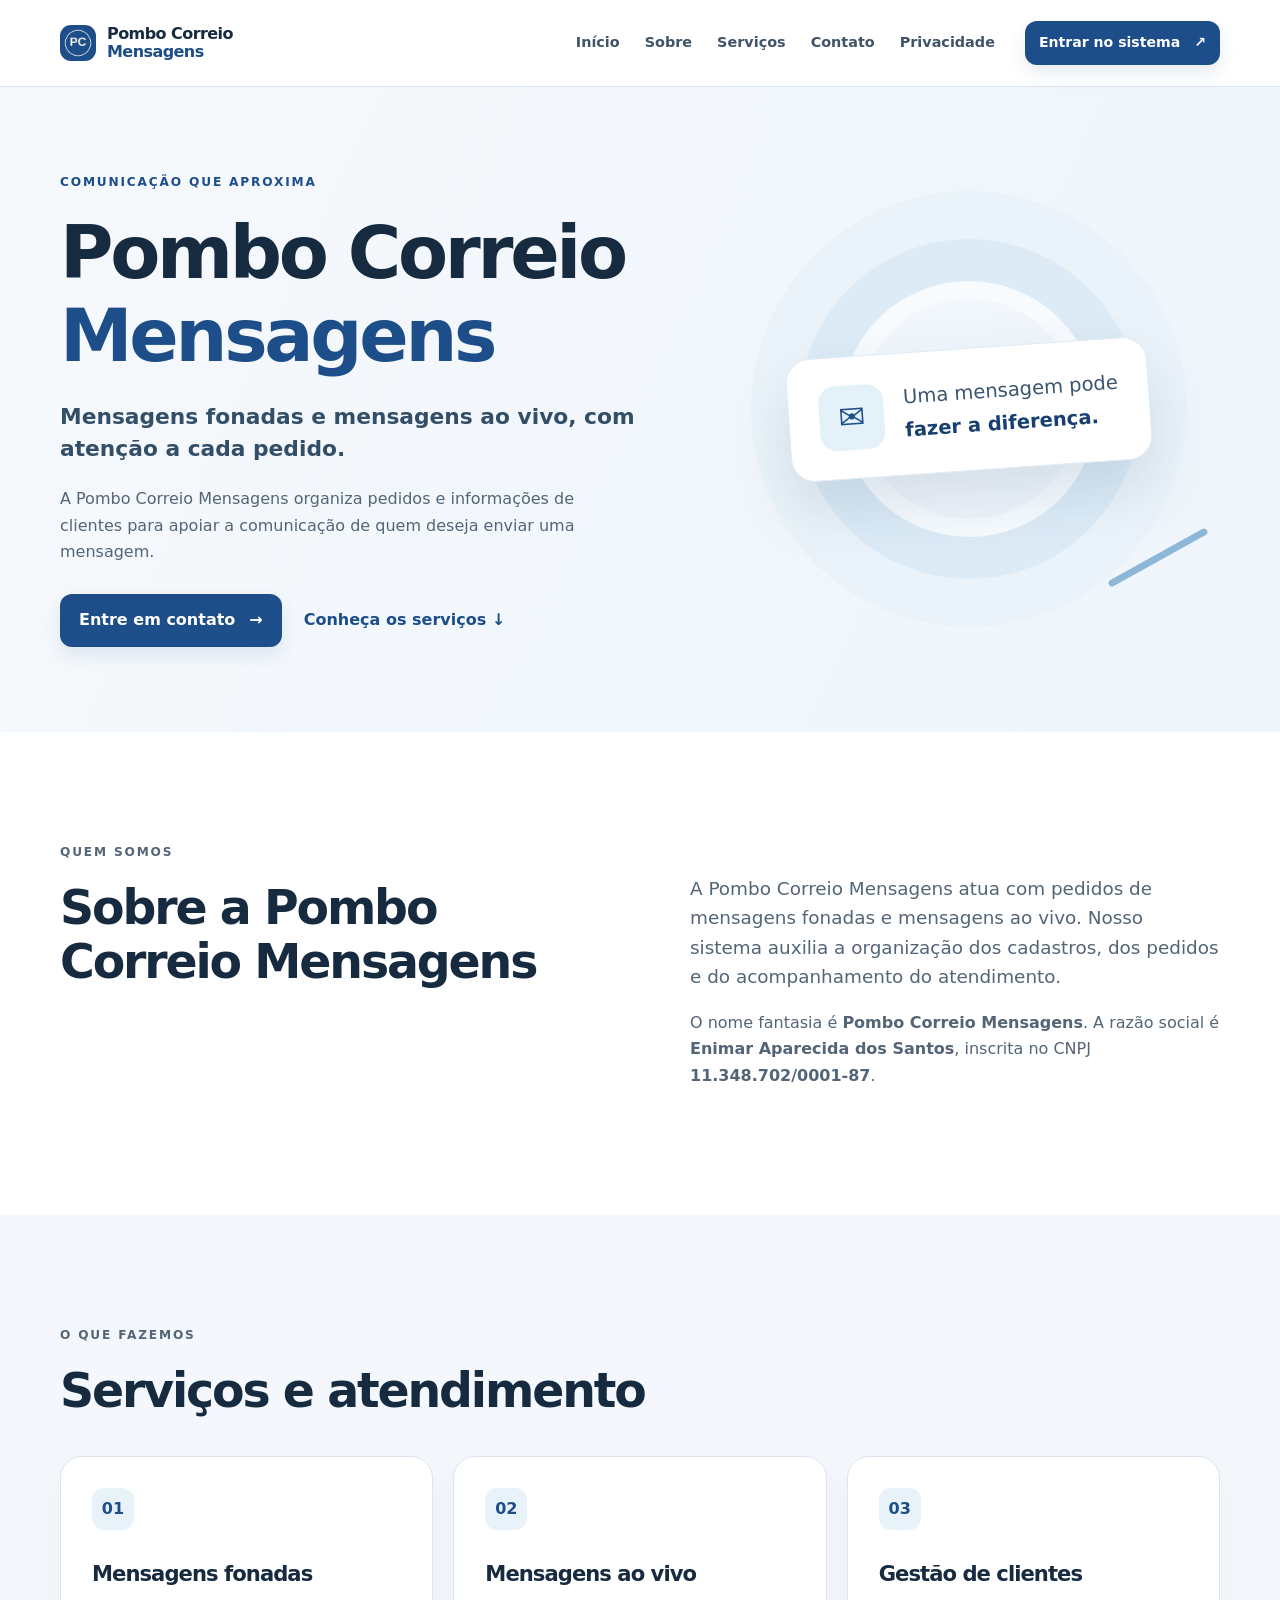
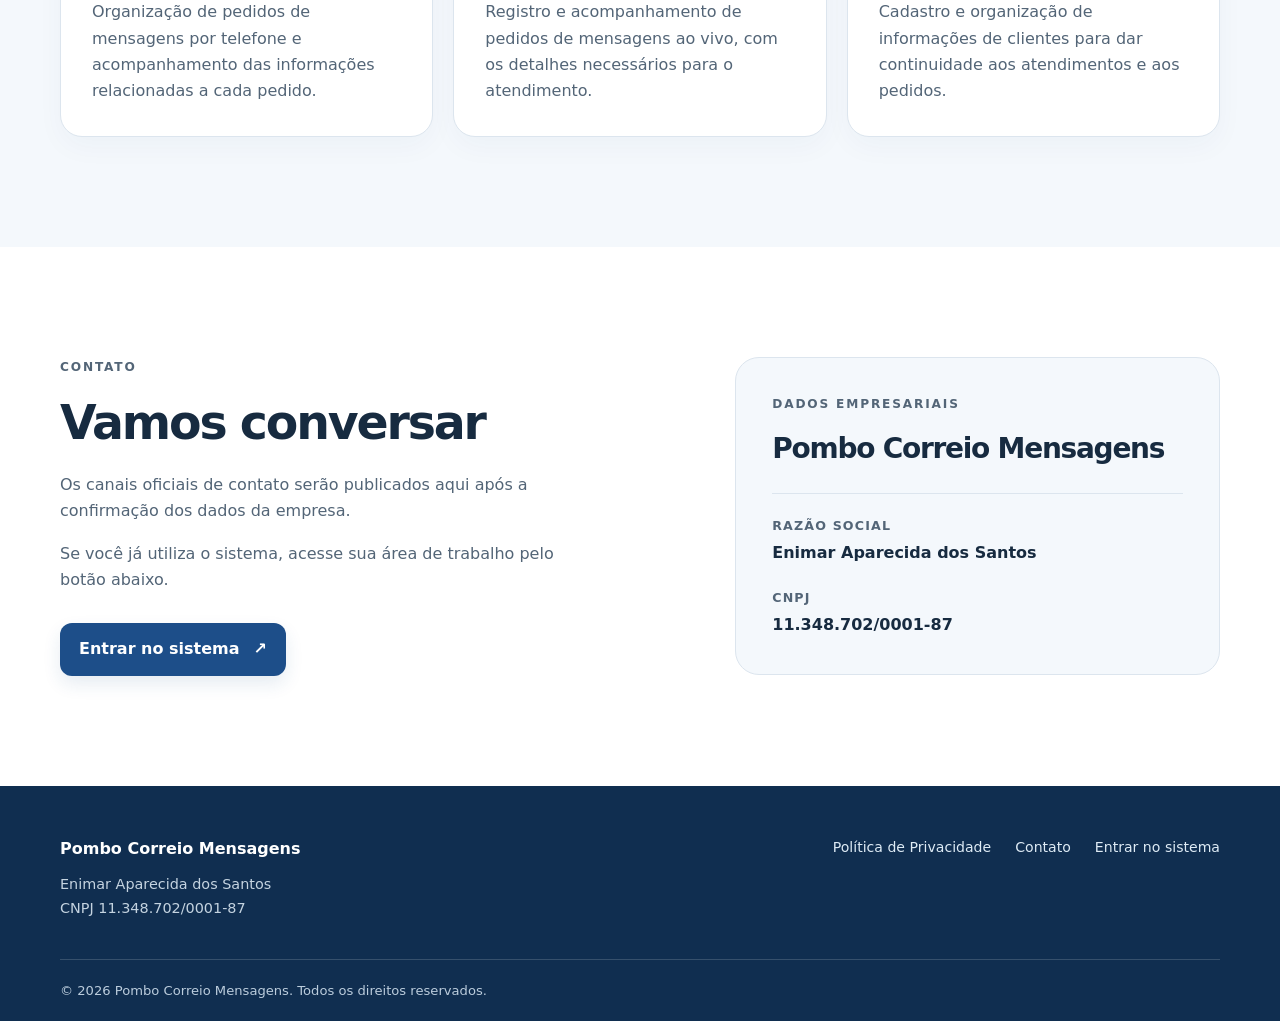
==== index.html @ 434959db "Criar site institucional Pombo Correio Mensagens" ====
<!doctype html>
<html lang="pt-BR">
<head>
  <meta charset="utf-8">
  <meta name="viewport" content="width=device-width, initial-scale=1">
  <meta name="theme-color" content="#173f70">
  <title>Pombo Correio Mensagens | Comunicação e gestão de clientes</title>
  <meta name="description" content="Conheça a Pombo Correio Mensagens, empresa de mensagens fonadas e mensagens ao vivo. Informações institucionais, serviços e dados empresariais.">
  <link rel="canonical" href="https://empresa.pombocorreio.shop/">
  <link rel="icon" type="image/png" href="/favicon.png">
  <link rel="stylesheet" href="/style.css">
  <meta property="og:type" content="website">
  <meta property="og:locale" content="pt_BR">
  <meta property="og:site_name" content="Pombo Correio Mensagens">
  <meta property="og:title" content="Pombo Correio Mensagens">
  <meta property="og:description" content="Mensagens fonadas e mensagens ao vivo, com organização do atendimento e dos pedidos.">
  <meta property="og:url" content="https://empresa.pombocorreio.shop/">
</head>
<body>
  <a class="skip" href="#conteudo">Ir para o conteúdo</a>
  <header class="site-header">
    <div class="wrap header-inner">
      <a class="brand" href="/" aria-label="Pombo Correio Mensagens, início"><img src="/favicon.png" width="36" height="36" alt=""><span>Pombo Correio <strong>Mensagens</strong></span></a>
      <nav aria-label="Navegação principal"><a href="#inicio">Início</a><a href="#sobre">Sobre</a><a href="#servicos">Serviços</a><a href="#contato">Contato</a><a href="/privacidade">Privacidade</a></nav>
      <a class="button button-small header-login" href="https://www.pombocorreio.shop/">Entrar no sistema <span aria-hidden="true">↗</span></a>
    </div>
  </header>
  <main id="conteudo">
    <section class="hero" id="inicio"><div class="wrap hero-grid"><div><p class="eyebrow">Comunicação que aproxima</p><h1>Pombo Correio <em>Mensagens</em></h1><p class="lead">Mensagens fonadas e mensagens ao vivo, com atenção a cada pedido.</p><p class="hero-copy">A Pombo Correio Mensagens organiza pedidos e informações de clientes para apoiar a comunicação de quem deseja enviar uma mensagem.</p><div class="actions"><a class="button" href="#contato">Entre em contato <span aria-hidden="true">→</span></a><a class="text-link" href="#servicos">Conheça os serviços <span aria-hidden="true">↓</span></a></div></div><div class="hero-art" aria-hidden="true"><div class="art-ring"></div><div class="art-card"><span class="art-icon">✉</span><span>Uma mensagem pode<br><strong>fazer a diferença.</strong></span></div><div class="art-line"></div></div></div></section>
    <section class="section" id="sobre"><div class="wrap split"><div><p class="eyebrow">Quem somos</p><h2>Sobre a Pombo Correio Mensagens</h2></div><div><p class="section-intro">A Pombo Correio Mensagens atua com pedidos de mensagens fonadas e mensagens ao vivo. Nosso sistema auxilia a organização dos cadastros, dos pedidos e do acompanhamento do atendimento.</p><p>O nome fantasia é <strong>Pombo Correio Mensagens</strong>. A razão social é <strong>Enimar Aparecida dos Santos</strong>, inscrita no CNPJ <strong>11.348.702/0001-87</strong>.</p></div></div></section>
    <section class="section services" id="servicos"><div class="wrap"><p class="eyebrow">O que fazemos</p><h2>Serviços e atendimento</h2><div class="cards"><article class="card"><span class="card-number">01</span><h3>Mensagens fonadas</h3><p>Organização de pedidos de mensagens por telefone e acompanhamento das informações relacionadas a cada pedido.</p></article><article class="card"><span class="card-number">02</span><h3>Mensagens ao vivo</h3><p>Registro e acompanhamento de pedidos de mensagens ao vivo, com os detalhes necessários para o atendimento.</p></article><article class="card"><span class="card-number">03</span><h3>Gestão de clientes</h3><p>Cadastro e organização de informações de clientes para dar continuidade aos atendimentos e aos pedidos.</p></article></div></div></section>
    <section class="section contact" id="contato"><div class="wrap contact-grid"><div><p class="eyebrow">Contato</p><h2>Vamos conversar</h2><p>Os canais oficiais de contato serão publicados aqui após a confirmação dos dados da empresa.</p><p>Se você já utiliza o sistema, acesse sua área de trabalho pelo botão abaixo.</p><a class="button" href="https://www.pombocorreio.shop/">Entrar no sistema <span aria-hidden="true">↗</span></a></div><aside class="company-card" aria-label="Dados empresariais"><p class="eyebrow">Dados empresariais</p><h3>Pombo Correio Mensagens</h3><dl><dt>Razão social</dt><dd>Enimar Aparecida dos Santos</dd><dt>CNPJ</dt><dd>11.348.702/0001-87</dd></dl></aside></div></section>
  </main>
  <footer><div class="wrap footer-grid"><div><strong>Pombo Correio Mensagens</strong><p>Enimar Aparecida dos Santos<br>CNPJ 11.348.702/0001-87</p></div><div class="footer-links"><a href="/privacidade">Política de Privacidade</a><a href="#contato">Contato</a><a href="https://www.pombocorreio.shop/">Entrar no sistema</a></div></div><div class="wrap copyright">© 2026 Pombo Correio Mensagens. Todos os direitos reservados.</div></footer>
</body>
</html>
---- style.css ----
:root{--blue:#1d4e89;--deep:#173f70;--ink:#172b40;--muted:#536577;--line:#dce5ee;--paper:#fff;--soft:#f4f8fc;--accent:#d6e8f5}*{box-sizing:border-box}html{scroll-behavior:smooth}body{margin:0;color:var(--ink);background:var(--paper);font-family:Inter,ui-sans-serif,system-ui,-apple-system,BlinkMacSystemFont,"Segoe UI",sans-serif;line-height:1.65}a{color:inherit}a:focus-visible{outline:3px solid #e6a64b;outline-offset:4px;border-radius:4px}.skip{position:absolute;left:12px;top:-80px;background:#fff;padding:10px;z-index:9}.skip:focus{top:12px}.wrap{width:min(1160px,calc(100% - 48px));margin:auto}.site-header{background:#fff;border-bottom:1px solid var(--line)}.header-inner{display:flex;align-items:center;gap:30px;min-height:86px}.brand{display:inline-flex;align-items:center;gap:11px;text-decoration:none;line-height:1.12;font-weight:750;letter-spacing:-.035em;white-space:nowrap}.brand span{display:grid}.brand strong{color:var(--blue)}.brand img{border-radius:11px}.site-header nav{display:flex;align-items:center;gap:25px;margin-left:auto}.site-header nav a{text-decoration:none;font-size:.9rem;color:#405469;font-weight:600}.site-header nav a:hover,.site-header nav a[aria-current]{color:var(--blue)}.button{display:inline-flex;justify-content:center;align-items:center;gap:14px;border-radius:12px;background:var(--blue);padding:13px 19px;color:#fff;text-decoration:none;font-weight:700;box-shadow:0 8px 18px #1d4e891c;transition:transform .2s,background .2s}.button:hover{background:var(--deep);transform:translateY(-2px)}.button-small{padding:10px 14px;font-size:.88rem;white-space:nowrap}.hero{background:linear-gradient(115deg,#f6f9fc 0%,#eef5fb 100%);overflow:hidden}.hero-grid{min-height:580px;display:grid;grid-template-columns:1.08fr .92fr;align-items:center;gap:70px;padding-block:85px}.eyebrow{text-transform:uppercase;letter-spacing:.15em;font-size:.76rem;font-weight:800;color:var(--blue);margin:0 0 19px}h1,h2,h3,p{margin-top:0}h1,h2,h3{line-height:1.14;letter-spacing:-.045em}h1{font-size:clamp(3.1rem,5.7vw,5.5rem);max-width:680px;margin-bottom:24px}h1 em{font-style:normal;color:var(--blue)}h2{font-size:clamp(2.2rem,3.7vw,3.5rem);margin-bottom:22px}h3{font-size:1.32rem}.lead{font-size:clamp(1.2rem,1.7vw,1.5rem);font-weight:620;color:#334f68;line-height:1.45}.hero-copy,.section p,.policy p{color:var(--muted)}.hero-copy{font-size:1rem;max-width:540px}.actions{display:flex;align-items:center;flex-wrap:wrap;gap:22px;margin-top:29px}.text-link{font-weight:750;color:var(--blue);text-decoration:none}.text-link:hover{text-decoration:underline}.hero-art{height:390px;position:relative;display:grid;place-items:center}.art-ring{width:340px;height:340px;border-radius:50%;border:42px solid #dcebf6;box-shadow:0 0 0 48px #eaf3f9,inset 0 0 0 18px #f7fbfe}.art-card{position:absolute;display:flex;align-items:center;gap:20px;background:#fff;border:1px solid #e2ebf3;border-radius:24px;padding:28px 30px;box-shadow:0 28px 60px #173f7021;font-size:1.22rem;color:#3b5570;transform:rotate(-4deg)}.art-card strong{color:var(--deep)}.art-icon{display:grid;place-items:center;width:65px;height:65px;border-radius:17px;background:#e5f1f9;color:var(--blue);font-size:2rem}.art-line{position:absolute;width:112px;height:7px;background:#8cb7d7;border-radius:9px;right:6px;bottom:43px;transform:rotate(-29deg)}.section{padding-block:110px;scroll-margin-top:30px}.split{display:grid;grid-template-columns:1fr 1fr;gap:100px}.split>div:last-child{padding-top:32px}.section-intro{font-size:1.15rem;line-height:1.6}.services{background:var(--soft)}.cards{display:grid;grid-template-columns:repeat(3,1fr);gap:20px;margin-top:38px}.card{background:#fff;border:1px solid var(--line);border-radius:22px;padding:31px;box-shadow:0 10px 28px #173f7009}.card-number{display:inline-grid;place-items:center;width:42px;height:42px;border-radius:12px;background:#e8f2f9;color:var(--blue);font-weight:800;margin-bottom:32px}.card h3{margin-bottom:13px}.card p{margin-bottom:0}.contact-grid{display:grid;grid-template-columns:1fr .85fr;gap:105px;align-items:center}.contact-grid>div>p{max-width:530px}.contact-grid .button{margin-top:14px}.company-card{background:#f4f8fc;border:1px solid var(--line);border-radius:24px;padding:36px}.company-card h3{font-size:1.75rem}.company-card dl{margin:28px 0 0;border-top:1px solid var(--line)}.company-card dt{margin-top:22px;color:var(--muted);font-size:.79rem;text-transform:uppercase;letter-spacing:.09em;font-weight:750}.company-card dd{margin:3px 0 0;font-weight:700}footer{background:#102e50;color:#fff;padding-top:50px}footer p{color:#c4d3e0;font-size:.9rem;margin:11px 0 0}.footer-grid{display:flex;justify-content:space-between;gap:35px}.footer-links{display:flex;gap:24px;flex-wrap:wrap;align-content:flex-start}.footer-links a{color:#deebf5;text-decoration:none;font-size:.88rem}.footer-links a:hover{text-decoration:underline}.copyright{border-top:1px solid #ffffff29;margin-top:38px;padding-block:20px;color:#bbccdc;font-size:.82rem}.policy{padding-block:80px 110px}.narrow{max-width:790px}.policy h1{font-size:clamp(2.7rem,5vw,4.2rem)}.policy .lead{margin-bottom:55px}.policy h2{font-size:1.55rem;margin:34px 0 12px;letter-spacing:-.025em}.policy p{margin-bottom:18px}.policy a:not(.text-link){color:var(--blue)}.policy-back{margin-top:50px}@media(max-width:1000px){.header-inner{flex-wrap:wrap;padding-block:18px;gap:14px 25px}.site-header nav{order:3;width:100%;margin:0;justify-content:space-between;gap:12px}.header-login{margin-left:auto}.hero-grid{gap:30px}.art-ring{width:280px;height:280px}.art-card{padding:20px;font-size:1rem}.split,.contact-grid{gap:50px}}@media(max-width:700px){.wrap{width:min(100% - 36px,1160px)}.header-inner{min-height:0}.brand{font-size:.92rem}.brand img{width:32px;height:32px}.header-login{font-size:.76rem;padding:8px 10px}.site-header nav{overflow-x:auto;justify-content:flex-start;gap:20px;padding-bottom:2px}.site-header nav a{white-space:nowrap;font-size:.82rem}.hero-grid{grid-template-columns:1fr;padding-block:70px 55px;min-height:0}.hero-art{height:230px}.art-ring{width:200px;height:200px;border-width:24px;box-shadow:0 0 0 24px #eaf3f9}.art-card{font-size:.88rem;padding:15px;gap:12px}.art-icon{width:47px;height:47px;font-size:1.4rem}.art-line{display:none}.section{padding-block:74px}.split,.contact-grid,.cards{grid-template-columns:1fr;gap:25px}.split>div:last-child{padding-top:0}.cards{margin-top:28px}.card{padding:25px}.card-number{margin-bottom:20px}.contact-grid{gap:42px}.footer-grid{display:grid}.footer-links{gap:14px 25px}.policy{padding-block:64px 80px}}@media(max-width:390px){.header-login{width:100%;margin-left:0}.site-header nav{order:4}h1{font-size:2.65rem}.actions{align-items:flex-start;flex-direction:column}}@media(prefers-reduced-motion:reduce){html{scroll-behavior:auto}.button{transition:none}}
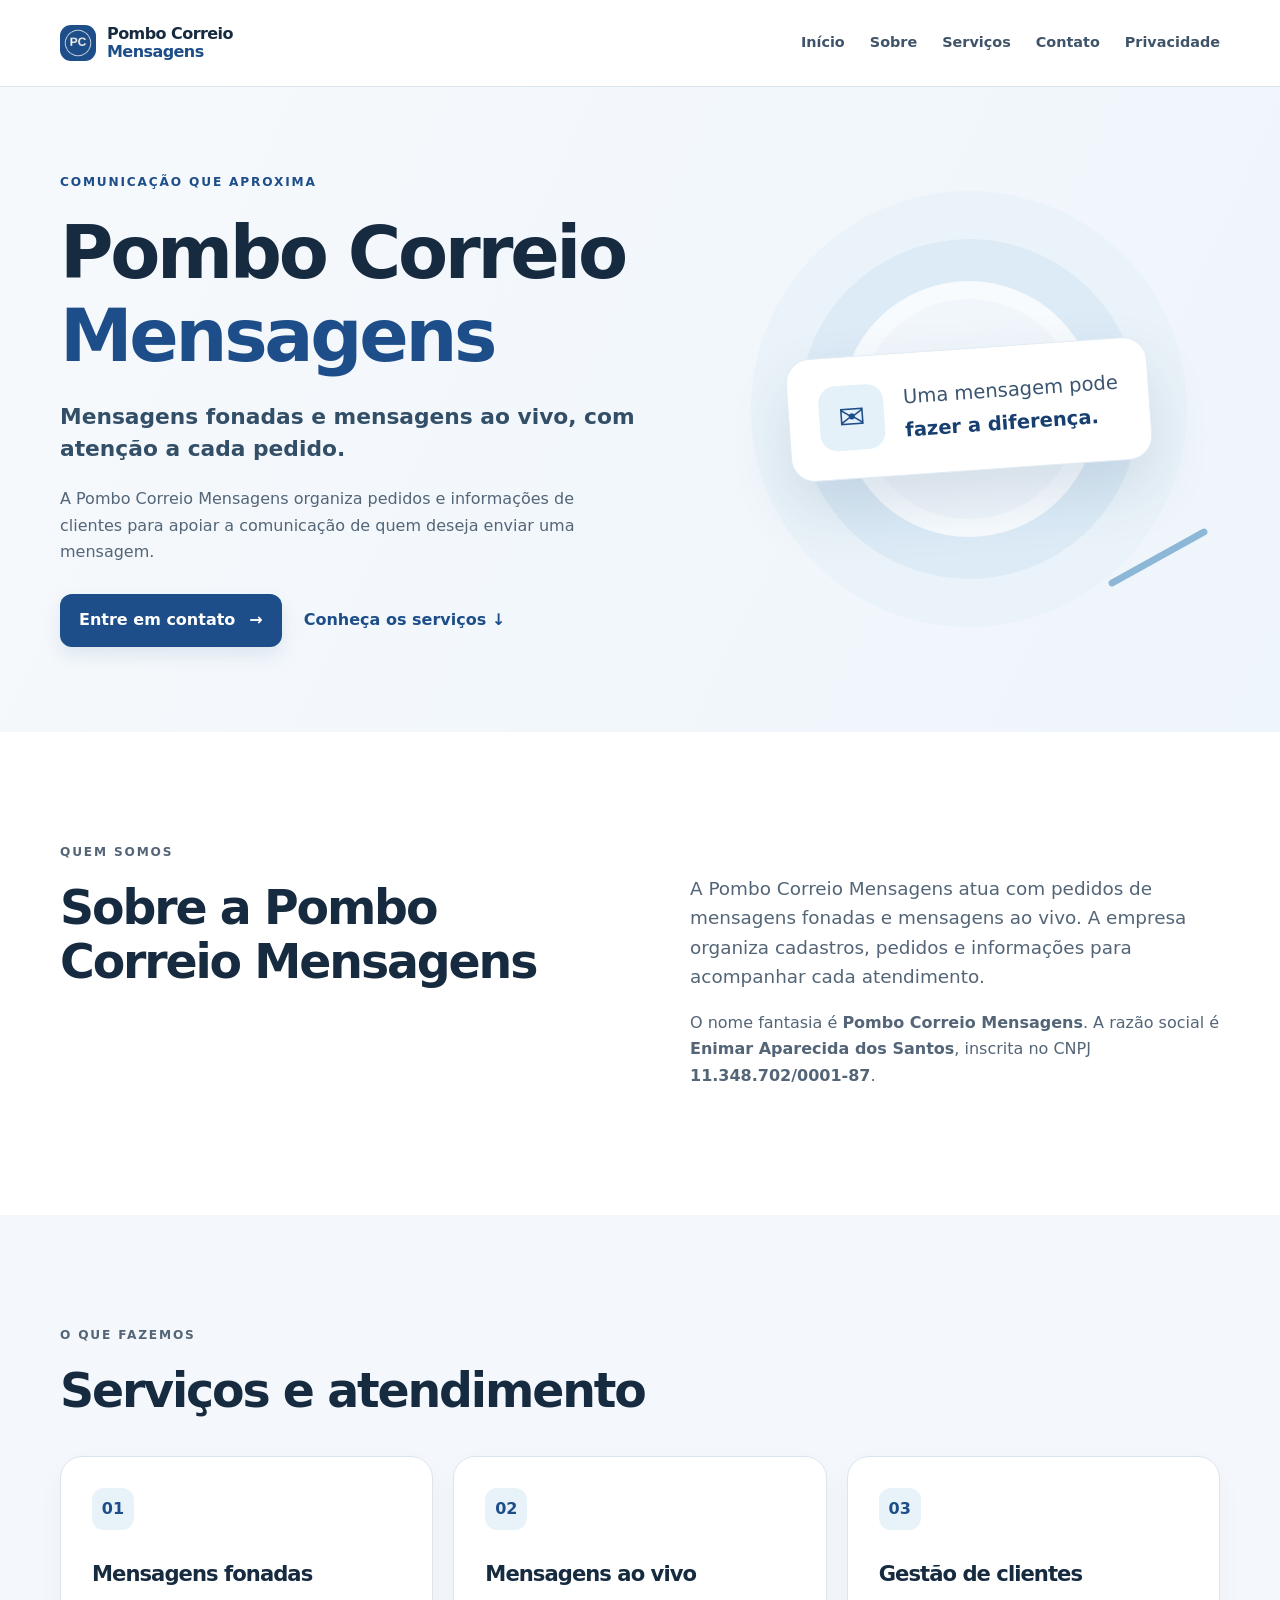
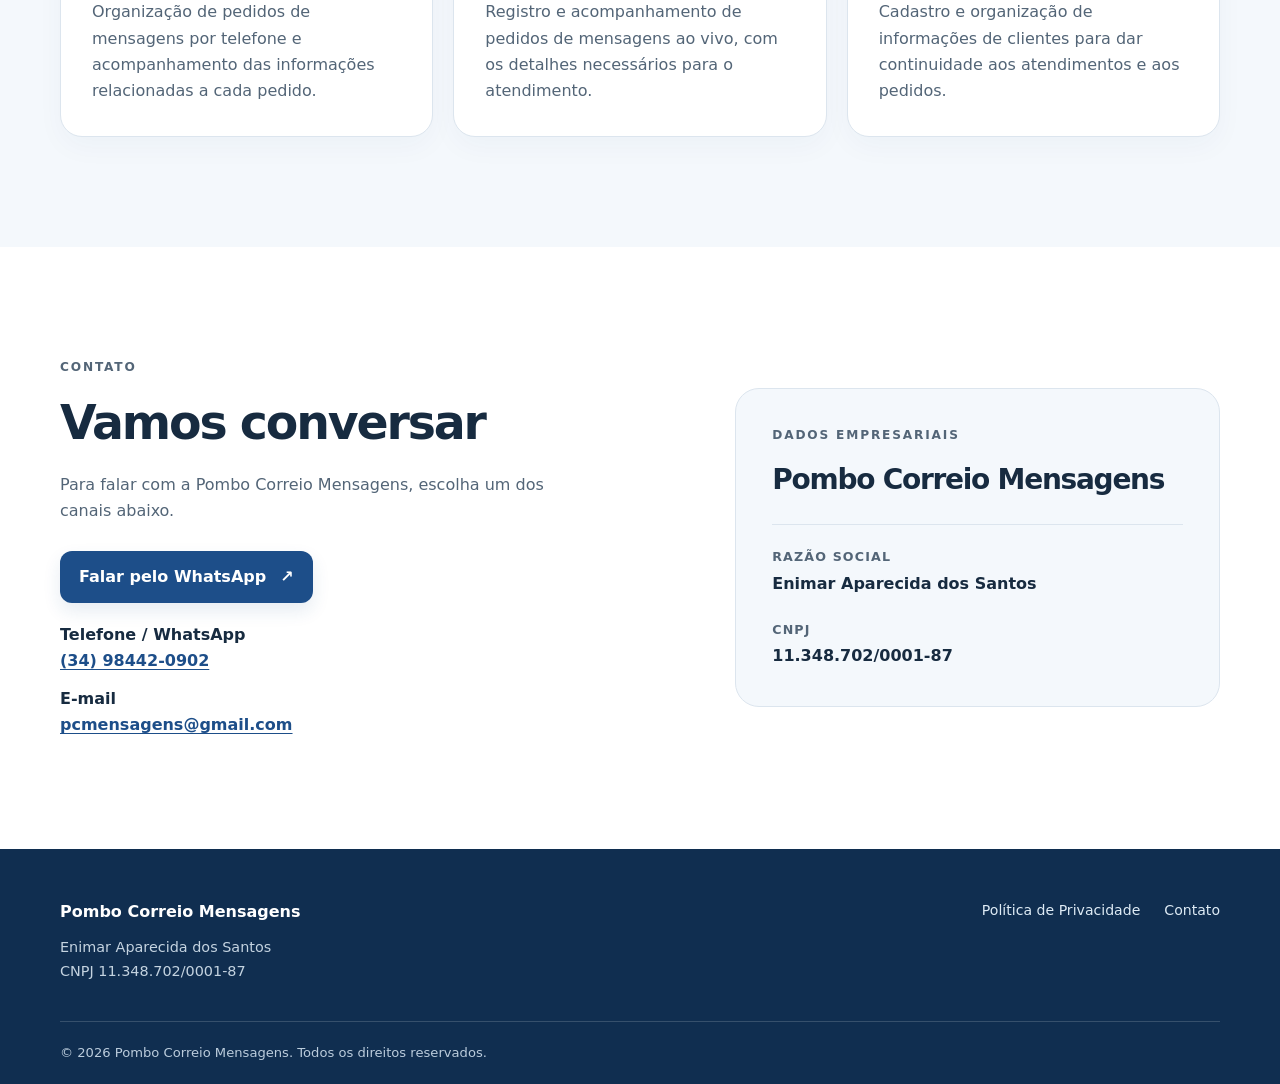
==== commit 8388ff36: "Atualizar contatos institucionais e remover acesso ao sistema" ====
--- a/index.html
+++ b/index.html
@@ -22,15 +22,14 @@
     <div class="wrap header-inner">
       <a class="brand" href="/" aria-label="Pombo Correio Mensagens, início"><img src="/favicon.png" width="36" height="36" alt=""><span>Pombo Correio <strong>Mensagens</strong></span></a>
       <nav aria-label="Navegação principal"><a href="#inicio">Início</a><a href="#sobre">Sobre</a><a href="#servicos">Serviços</a><a href="#contato">Contato</a><a href="/privacidade">Privacidade</a></nav>
-      <a class="button button-small header-login" href="https://www.pombocorreio.shop/">Entrar no sistema <span aria-hidden="true">↗</span></a>
     </div>
   </header>
   <main id="conteudo">
     <section class="hero" id="inicio"><div class="wrap hero-grid"><div><p class="eyebrow">Comunicação que aproxima</p><h1>Pombo Correio <em>Mensagens</em></h1><p class="lead">Mensagens fonadas e mensagens ao vivo, com atenção a cada pedido.</p><p class="hero-copy">A Pombo Correio Mensagens organiza pedidos e informações de clientes para apoiar a comunicação de quem deseja enviar uma mensagem.</p><div class="actions"><a class="button" href="#contato">Entre em contato <span aria-hidden="true">→</span></a><a class="text-link" href="#servicos">Conheça os serviços <span aria-hidden="true">↓</span></a></div></div><div class="hero-art" aria-hidden="true"><div class="art-ring"></div><div class="art-card"><span class="art-icon">✉</span><span>Uma mensagem pode<br><strong>fazer a diferença.</strong></span></div><div class="art-line"></div></div></div></section>
-    <section class="section" id="sobre"><div class="wrap split"><div><p class="eyebrow">Quem somos</p><h2>Sobre a Pombo Correio Mensagens</h2></div><div><p class="section-intro">A Pombo Correio Mensagens atua com pedidos de mensagens fonadas e mensagens ao vivo. Nosso sistema auxilia a organização dos cadastros, dos pedidos e do acompanhamento do atendimento.</p><p>O nome fantasia é <strong>Pombo Correio Mensagens</strong>. A razão social é <strong>Enimar Aparecida dos Santos</strong>, inscrita no CNPJ <strong>11.348.702/0001-87</strong>.</p></div></div></section>
+    <section class="section" id="sobre"><div class="wrap split"><div><p class="eyebrow">Quem somos</p><h2>Sobre a Pombo Correio Mensagens</h2></div><div><p class="section-intro">A Pombo Correio Mensagens atua com pedidos de mensagens fonadas e mensagens ao vivo. A empresa organiza cadastros, pedidos e informações para acompanhar cada atendimento.</p><p>O nome fantasia é <strong>Pombo Correio Mensagens</strong>. A razão social é <strong>Enimar Aparecida dos Santos</strong>, inscrita no CNPJ <strong>11.348.702/0001-87</strong>.</p></div></div></section>
     <section class="section services" id="servicos"><div class="wrap"><p class="eyebrow">O que fazemos</p><h2>Serviços e atendimento</h2><div class="cards"><article class="card"><span class="card-number">01</span><h3>Mensagens fonadas</h3><p>Organização de pedidos de mensagens por telefone e acompanhamento das informações relacionadas a cada pedido.</p></article><article class="card"><span class="card-number">02</span><h3>Mensagens ao vivo</h3><p>Registro e acompanhamento de pedidos de mensagens ao vivo, com os detalhes necessários para o atendimento.</p></article><article class="card"><span class="card-number">03</span><h3>Gestão de clientes</h3><p>Cadastro e organização de informações de clientes para dar continuidade aos atendimentos e aos pedidos.</p></article></div></div></section>
-    <section class="section contact" id="contato"><div class="wrap contact-grid"><div><p class="eyebrow">Contato</p><h2>Vamos conversar</h2><p>Os canais oficiais de contato serão publicados aqui após a confirmação dos dados da empresa.</p><p>Se você já utiliza o sistema, acesse sua área de trabalho pelo botão abaixo.</p><a class="button" href="https://www.pombocorreio.shop/">Entrar no sistema <span aria-hidden="true">↗</span></a></div><aside class="company-card" aria-label="Dados empresariais"><p class="eyebrow">Dados empresariais</p><h3>Pombo Correio Mensagens</h3><dl><dt>Razão social</dt><dd>Enimar Aparecida dos Santos</dd><dt>CNPJ</dt><dd>11.348.702/0001-87</dd></dl></aside></div></section>
+    <section class="section contact" id="contato"><div class="wrap contact-grid"><div><p class="eyebrow">Contato</p><h2>Vamos conversar</h2><p>Para falar com a Pombo Correio Mensagens, escolha um dos canais abaixo.</p><div class="contact-methods"><a class="button" href="https://wa.me/5534984420902">Falar pelo WhatsApp <span aria-hidden="true">↗</span></a><p><strong>Telefone / WhatsApp</strong><br><a href="tel:+5534984420902">(34) 98442-0902</a></p><p><strong>E-mail</strong><br><a href="mailto:pcmensagens@gmail.com">pcmensagens@gmail.com</a></p></div></div><aside class="company-card" aria-label="Dados empresariais"><p class="eyebrow">Dados empresariais</p><h3>Pombo Correio Mensagens</h3><dl><dt>Razão social</dt><dd>Enimar Aparecida dos Santos</dd><dt>CNPJ</dt><dd>11.348.702/0001-87</dd></dl></aside></div></section>
   </main>
-  <footer><div class="wrap footer-grid"><div><strong>Pombo Correio Mensagens</strong><p>Enimar Aparecida dos Santos<br>CNPJ 11.348.702/0001-87</p></div><div class="footer-links"><a href="/privacidade">Política de Privacidade</a><a href="#contato">Contato</a><a href="https://www.pombocorreio.shop/">Entrar no sistema</a></div></div><div class="wrap copyright">© 2026 Pombo Correio Mensagens. Todos os direitos reservados.</div></footer>
+  <footer><div class="wrap footer-grid"><div><strong>Pombo Correio Mensagens</strong><p>Enimar Aparecida dos Santos<br>CNPJ 11.348.702/0001-87</p></div><div class="footer-links"><a href="/privacidade">Política de Privacidade</a><a href="#contato">Contato</a></div></div><div class="wrap copyright">© 2026 Pombo Correio Mensagens. Todos os direitos reservados.</div></footer>
 </body>
 </html>
--- a/style.css
+++ b/style.css
@@ -1 +1,2 @@
 :root{--blue:#1d4e89;--deep:#173f70;--ink:#172b40;--muted:#536577;--line:#dce5ee;--paper:#fff;--soft:#f4f8fc;--accent:#d6e8f5}*{box-sizing:border-box}html{scroll-behavior:smooth}body{margin:0;color:var(--ink);background:var(--paper);font-family:Inter,ui-sans-serif,system-ui,-apple-system,BlinkMacSystemFont,"Segoe UI",sans-serif;line-height:1.65}a{color:inherit}a:focus-visible{outline:3px solid #e6a64b;outline-offset:4px;border-radius:4px}.skip{position:absolute;left:12px;top:-80px;background:#fff;padding:10px;z-index:9}.skip:focus{top:12px}.wrap{width:min(1160px,calc(100% - 48px));margin:auto}.site-header{background:#fff;border-bottom:1px solid var(--line)}.header-inner{display:flex;align-items:center;gap:30px;min-height:86px}.brand{display:inline-flex;align-items:center;gap:11px;text-decoration:none;line-height:1.12;font-weight:750;letter-spacing:-.035em;white-space:nowrap}.brand span{display:grid}.brand strong{color:var(--blue)}.brand img{border-radius:11px}.site-header nav{display:flex;align-items:center;gap:25px;margin-left:auto}.site-header nav a{text-decoration:none;font-size:.9rem;color:#405469;font-weight:600}.site-header nav a:hover,.site-header nav a[aria-current]{color:var(--blue)}.button{display:inline-flex;justify-content:center;align-items:center;gap:14px;border-radius:12px;background:var(--blue);padding:13px 19px;color:#fff;text-decoration:none;font-weight:700;box-shadow:0 8px 18px #1d4e891c;transition:transform .2s,background .2s}.button:hover{background:var(--deep);transform:translateY(-2px)}.button-small{padding:10px 14px;font-size:.88rem;white-space:nowrap}.hero{background:linear-gradient(115deg,#f6f9fc 0%,#eef5fb 100%);overflow:hidden}.hero-grid{min-height:580px;display:grid;grid-template-columns:1.08fr .92fr;align-items:center;gap:70px;padding-block:85px}.eyebrow{text-transform:uppercase;letter-spacing:.15em;font-size:.76rem;font-weight:800;color:var(--blue);margin:0 0 19px}h1,h2,h3,p{margin-top:0}h1,h2,h3{line-height:1.14;letter-spacing:-.045em}h1{font-size:clamp(3.1rem,5.7vw,5.5rem);max-width:680px;margin-bottom:24px}h1 em{font-style:normal;color:var(--blue)}h2{font-size:clamp(2.2rem,3.7vw,3.5rem);margin-bottom:22px}h3{font-size:1.32rem}.lead{font-size:clamp(1.2rem,1.7vw,1.5rem);font-weight:620;color:#334f68;line-height:1.45}.hero-copy,.section p,.policy p{color:var(--muted)}.hero-copy{font-size:1rem;max-width:540px}.actions{display:flex;align-items:center;flex-wrap:wrap;gap:22px;margin-top:29px}.text-link{font-weight:750;color:var(--blue);text-decoration:none}.text-link:hover{text-decoration:underline}.hero-art{height:390px;position:relative;display:grid;place-items:center}.art-ring{width:340px;height:340px;border-radius:50%;border:42px solid #dcebf6;box-shadow:0 0 0 48px #eaf3f9,inset 0 0 0 18px #f7fbfe}.art-card{position:absolute;display:flex;align-items:center;gap:20px;background:#fff;border:1px solid #e2ebf3;border-radius:24px;padding:28px 30px;box-shadow:0 28px 60px #173f7021;font-size:1.22rem;color:#3b5570;transform:rotate(-4deg)}.art-card strong{color:var(--deep)}.art-icon{display:grid;place-items:center;width:65px;height:65px;border-radius:17px;background:#e5f1f9;color:var(--blue);font-size:2rem}.art-line{position:absolute;width:112px;height:7px;background:#8cb7d7;border-radius:9px;right:6px;bottom:43px;transform:rotate(-29deg)}.section{padding-block:110px;scroll-margin-top:30px}.split{display:grid;grid-template-columns:1fr 1fr;gap:100px}.split>div:last-child{padding-top:32px}.section-intro{font-size:1.15rem;line-height:1.6}.services{background:var(--soft)}.cards{display:grid;grid-template-columns:repeat(3,1fr);gap:20px;margin-top:38px}.card{background:#fff;border:1px solid var(--line);border-radius:22px;padding:31px;box-shadow:0 10px 28px #173f7009}.card-number{display:inline-grid;place-items:center;width:42px;height:42px;border-radius:12px;background:#e8f2f9;color:var(--blue);font-weight:800;margin-bottom:32px}.card h3{margin-bottom:13px}.card p{margin-bottom:0}.contact-grid{display:grid;grid-template-columns:1fr .85fr;gap:105px;align-items:center}.contact-grid>div>p{max-width:530px}.contact-grid .button{margin-top:14px}.company-card{background:#f4f8fc;border:1px solid var(--line);border-radius:24px;padding:36px}.company-card h3{font-size:1.75rem}.company-card dl{margin:28px 0 0;border-top:1px solid var(--line)}.company-card dt{margin-top:22px;color:var(--muted);font-size:.79rem;text-transform:uppercase;letter-spacing:.09em;font-weight:750}.company-card dd{margin:3px 0 0;font-weight:700}footer{background:#102e50;color:#fff;padding-top:50px}footer p{color:#c4d3e0;font-size:.9rem;margin:11px 0 0}.footer-grid{display:flex;justify-content:space-between;gap:35px}.footer-links{display:flex;gap:24px;flex-wrap:wrap;align-content:flex-start}.footer-links a{color:#deebf5;text-decoration:none;font-size:.88rem}.footer-links a:hover{text-decoration:underline}.copyright{border-top:1px solid #ffffff29;margin-top:38px;padding-block:20px;color:#bbccdc;font-size:.82rem}.policy{padding-block:80px 110px}.narrow{max-width:790px}.policy h1{font-size:clamp(2.7rem,5vw,4.2rem)}.policy .lead{margin-bottom:55px}.policy h2{font-size:1.55rem;margin:34px 0 12px;letter-spacing:-.025em}.policy p{margin-bottom:18px}.policy a:not(.text-link){color:var(--blue)}.policy-back{margin-top:50px}@media(max-width:1000px){.header-inner{flex-wrap:wrap;padding-block:18px;gap:14px 25px}.site-header nav{order:3;width:100%;margin:0;justify-content:space-between;gap:12px}.header-login{margin-left:auto}.hero-grid{gap:30px}.art-ring{width:280px;height:280px}.art-card{padding:20px;font-size:1rem}.split,.contact-grid{gap:50px}}@media(max-width:700px){.wrap{width:min(100% - 36px,1160px)}.header-inner{min-height:0}.brand{font-size:.92rem}.brand img{width:32px;height:32px}.header-login{font-size:.76rem;padding:8px 10px}.site-header nav{overflow-x:auto;justify-content:flex-start;gap:20px;padding-bottom:2px}.site-header nav a{white-space:nowrap;font-size:.82rem}.hero-grid{grid-template-columns:1fr;padding-block:70px 55px;min-height:0}.hero-art{height:230px}.art-ring{width:200px;height:200px;border-width:24px;box-shadow:0 0 0 24px #eaf3f9}.art-card{font-size:.88rem;padding:15px;gap:12px}.art-icon{width:47px;height:47px;font-size:1.4rem}.art-line{display:none}.section{padding-block:74px}.split,.contact-grid,.cards{grid-template-columns:1fr;gap:25px}.split>div:last-child{padding-top:0}.cards{margin-top:28px}.card{padding:25px}.card-number{margin-bottom:20px}.contact-grid{gap:42px}.footer-grid{display:grid}.footer-links{gap:14px 25px}.policy{padding-block:64px 80px}}@media(max-width:390px){.header-login{width:100%;margin-left:0}.site-header nav{order:4}h1{font-size:2.65rem}.actions{align-items:flex-start;flex-direction:column}}@media(prefers-reduced-motion:reduce){html{scroll-behavior:auto}.button{transition:none}}
+.contact-methods{display:grid;justify-items:start;gap:11px;margin-top:26px}.contact-methods p{margin:0}.contact-methods p strong{color:var(--ink)}.contact-methods p a{color:var(--blue);font-weight:700;text-decoration-thickness:1px;text-underline-offset:3px}.contact-methods .button{margin:0 0 8px}
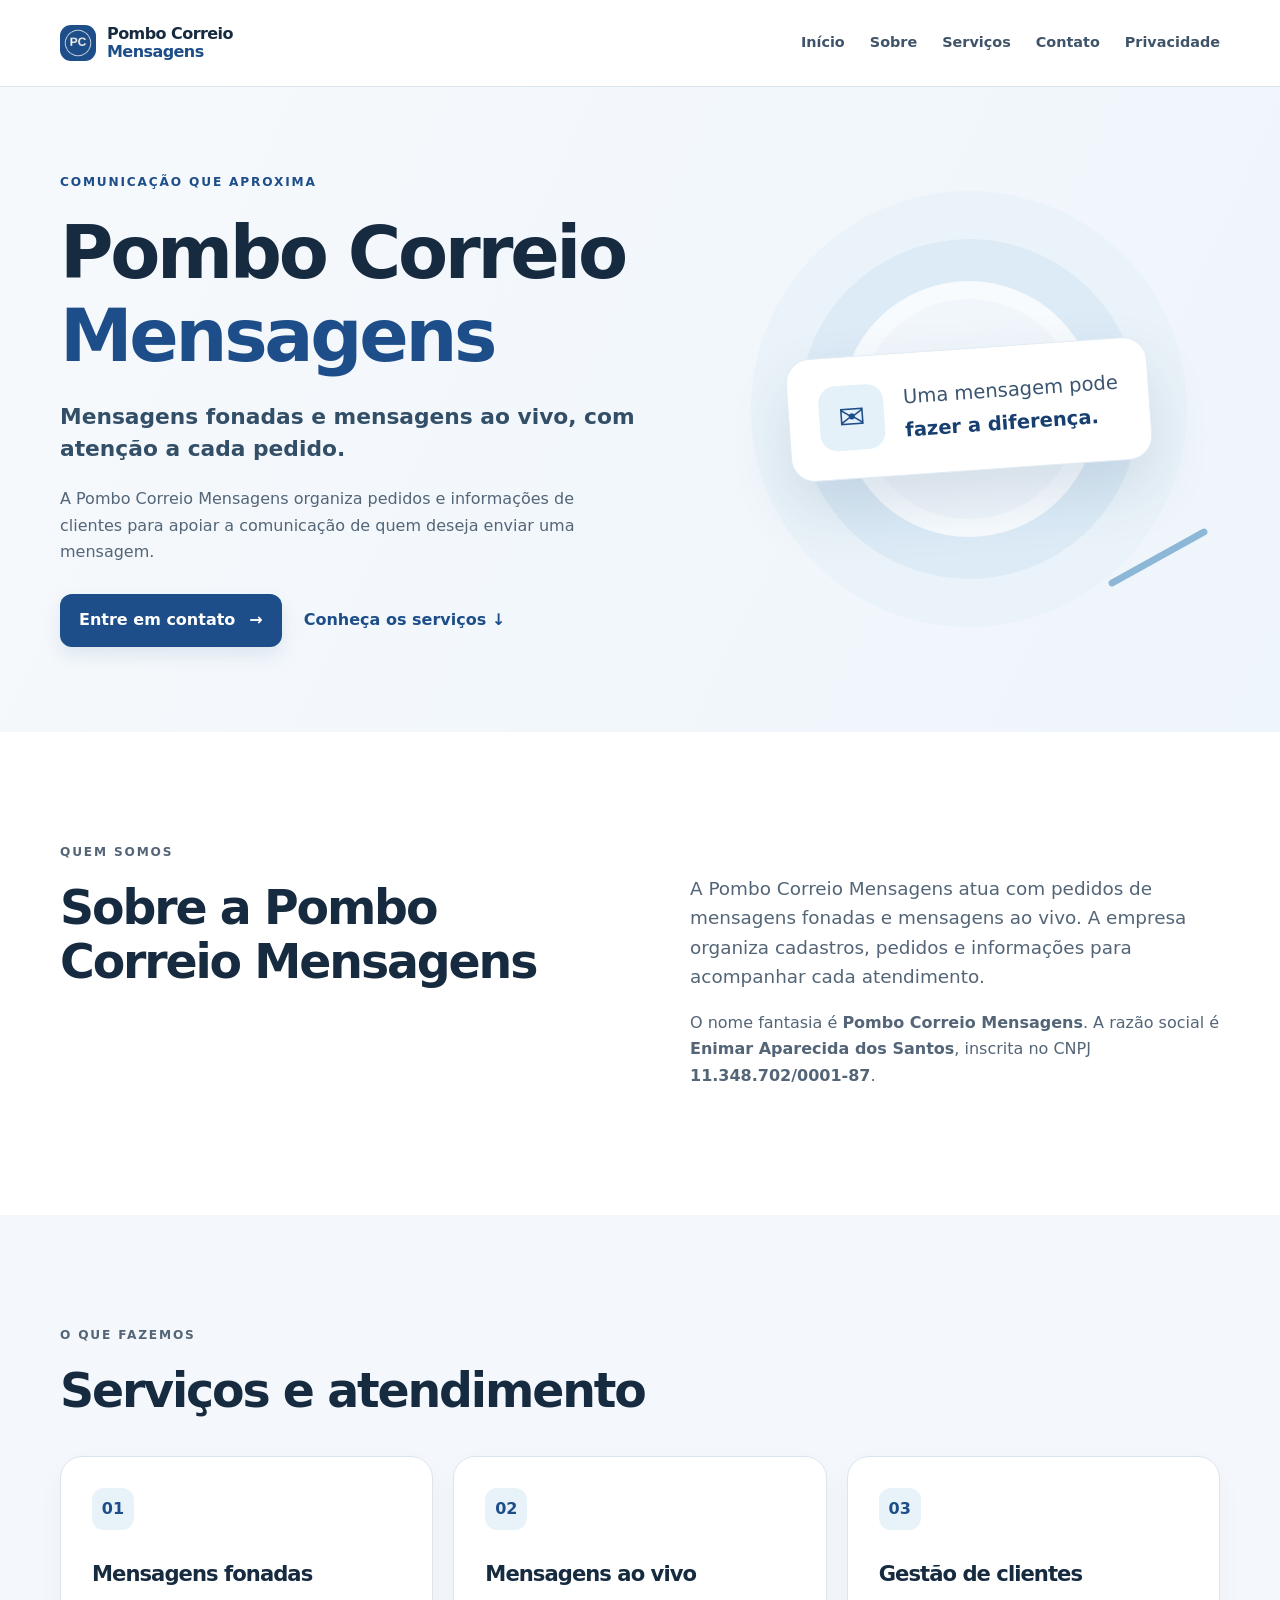
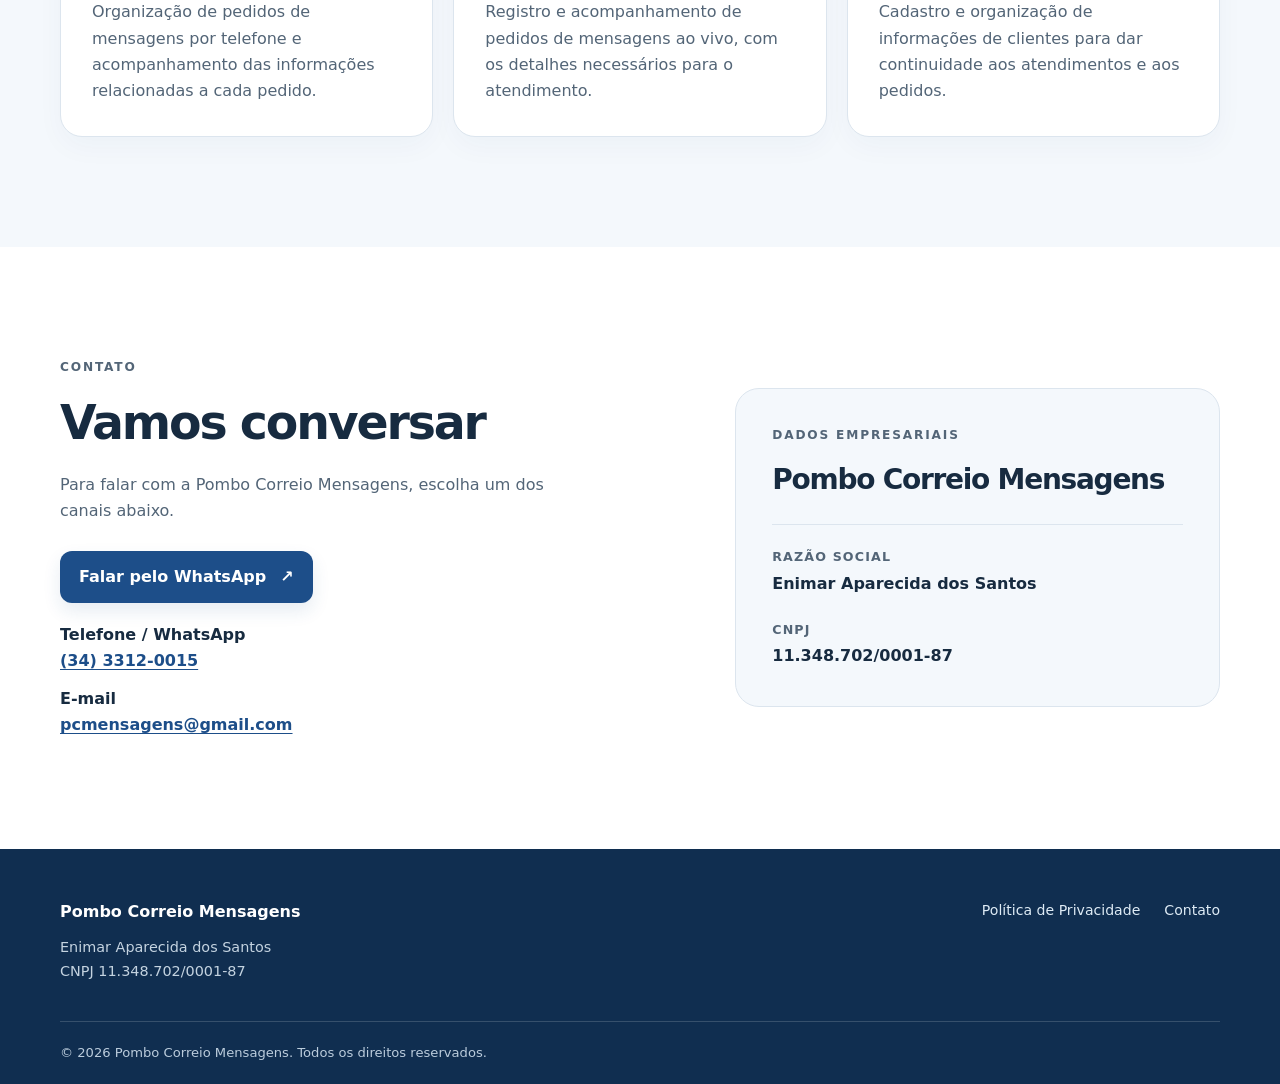
==== commit aabdd253: "Corrigir telefone institucional" ====
--- a/index.html
+++ b/index.html
@@ -28,7 +28,7 @@
     <section class="hero" id="inicio"><div class="wrap hero-grid"><div><p class="eyebrow">Comunicação que aproxima</p><h1>Pombo Correio <em>Mensagens</em></h1><p class="lead">Mensagens fonadas e mensagens ao vivo, com atenção a cada pedido.</p><p class="hero-copy">A Pombo Correio Mensagens organiza pedidos e informações de clientes para apoiar a comunicação de quem deseja enviar uma mensagem.</p><div class="actions"><a class="button" href="#contato">Entre em contato <span aria-hidden="true">→</span></a><a class="text-link" href="#servicos">Conheça os serviços <span aria-hidden="true">↓</span></a></div></div><div class="hero-art" aria-hidden="true"><div class="art-ring"></div><div class="art-card"><span class="art-icon">✉</span><span>Uma mensagem pode<br><strong>fazer a diferença.</strong></span></div><div class="art-line"></div></div></div></section>
     <section class="section" id="sobre"><div class="wrap split"><div><p class="eyebrow">Quem somos</p><h2>Sobre a Pombo Correio Mensagens</h2></div><div><p class="section-intro">A Pombo Correio Mensagens atua com pedidos de mensagens fonadas e mensagens ao vivo. A empresa organiza cadastros, pedidos e informações para acompanhar cada atendimento.</p><p>O nome fantasia é <strong>Pombo Correio Mensagens</strong>. A razão social é <strong>Enimar Aparecida dos Santos</strong>, inscrita no CNPJ <strong>11.348.702/0001-87</strong>.</p></div></div></section>
     <section class="section services" id="servicos"><div class="wrap"><p class="eyebrow">O que fazemos</p><h2>Serviços e atendimento</h2><div class="cards"><article class="card"><span class="card-number">01</span><h3>Mensagens fonadas</h3><p>Organização de pedidos de mensagens por telefone e acompanhamento das informações relacionadas a cada pedido.</p></article><article class="card"><span class="card-number">02</span><h3>Mensagens ao vivo</h3><p>Registro e acompanhamento de pedidos de mensagens ao vivo, com os detalhes necessários para o atendimento.</p></article><article class="card"><span class="card-number">03</span><h3>Gestão de clientes</h3><p>Cadastro e organização de informações de clientes para dar continuidade aos atendimentos e aos pedidos.</p></article></div></div></section>
-    <section class="section contact" id="contato"><div class="wrap contact-grid"><div><p class="eyebrow">Contato</p><h2>Vamos conversar</h2><p>Para falar com a Pombo Correio Mensagens, escolha um dos canais abaixo.</p><div class="contact-methods"><a class="button" href="https://wa.me/5534984420902">Falar pelo WhatsApp <span aria-hidden="true">↗</span></a><p><strong>Telefone / WhatsApp</strong><br><a href="tel:+5534984420902">(34) 98442-0902</a></p><p><strong>E-mail</strong><br><a href="mailto:pcmensagens@gmail.com">pcmensagens@gmail.com</a></p></div></div><aside class="company-card" aria-label="Dados empresariais"><p class="eyebrow">Dados empresariais</p><h3>Pombo Correio Mensagens</h3><dl><dt>Razão social</dt><dd>Enimar Aparecida dos Santos</dd><dt>CNPJ</dt><dd>11.348.702/0001-87</dd></dl></aside></div></section>
+    <section class="section contact" id="contato"><div class="wrap contact-grid"><div><p class="eyebrow">Contato</p><h2>Vamos conversar</h2><p>Para falar com a Pombo Correio Mensagens, escolha um dos canais abaixo.</p><div class="contact-methods"><a class="button" href="https://wa.me/553433120015">Falar pelo WhatsApp <span aria-hidden="true">↗</span></a><p><strong>Telefone / WhatsApp</strong><br><a href="tel:+553433120015">(34) 3312-0015</a></p><p><strong>E-mail</strong><br><a href="mailto:pcmensagens@gmail.com">pcmensagens@gmail.com</a></p></div></div><aside class="company-card" aria-label="Dados empresariais"><p class="eyebrow">Dados empresariais</p><h3>Pombo Correio Mensagens</h3><dl><dt>Razão social</dt><dd>Enimar Aparecida dos Santos</dd><dt>CNPJ</dt><dd>11.348.702/0001-87</dd></dl></aside></div></section>
   </main>
   <footer><div class="wrap footer-grid"><div><strong>Pombo Correio Mensagens</strong><p>Enimar Aparecida dos Santos<br>CNPJ 11.348.702/0001-87</p></div><div class="footer-links"><a href="/privacidade">Política de Privacidade</a><a href="#contato">Contato</a></div></div><div class="wrap copyright">© 2026 Pombo Correio Mensagens. Todos os direitos reservados.</div></footer>
 </body>
